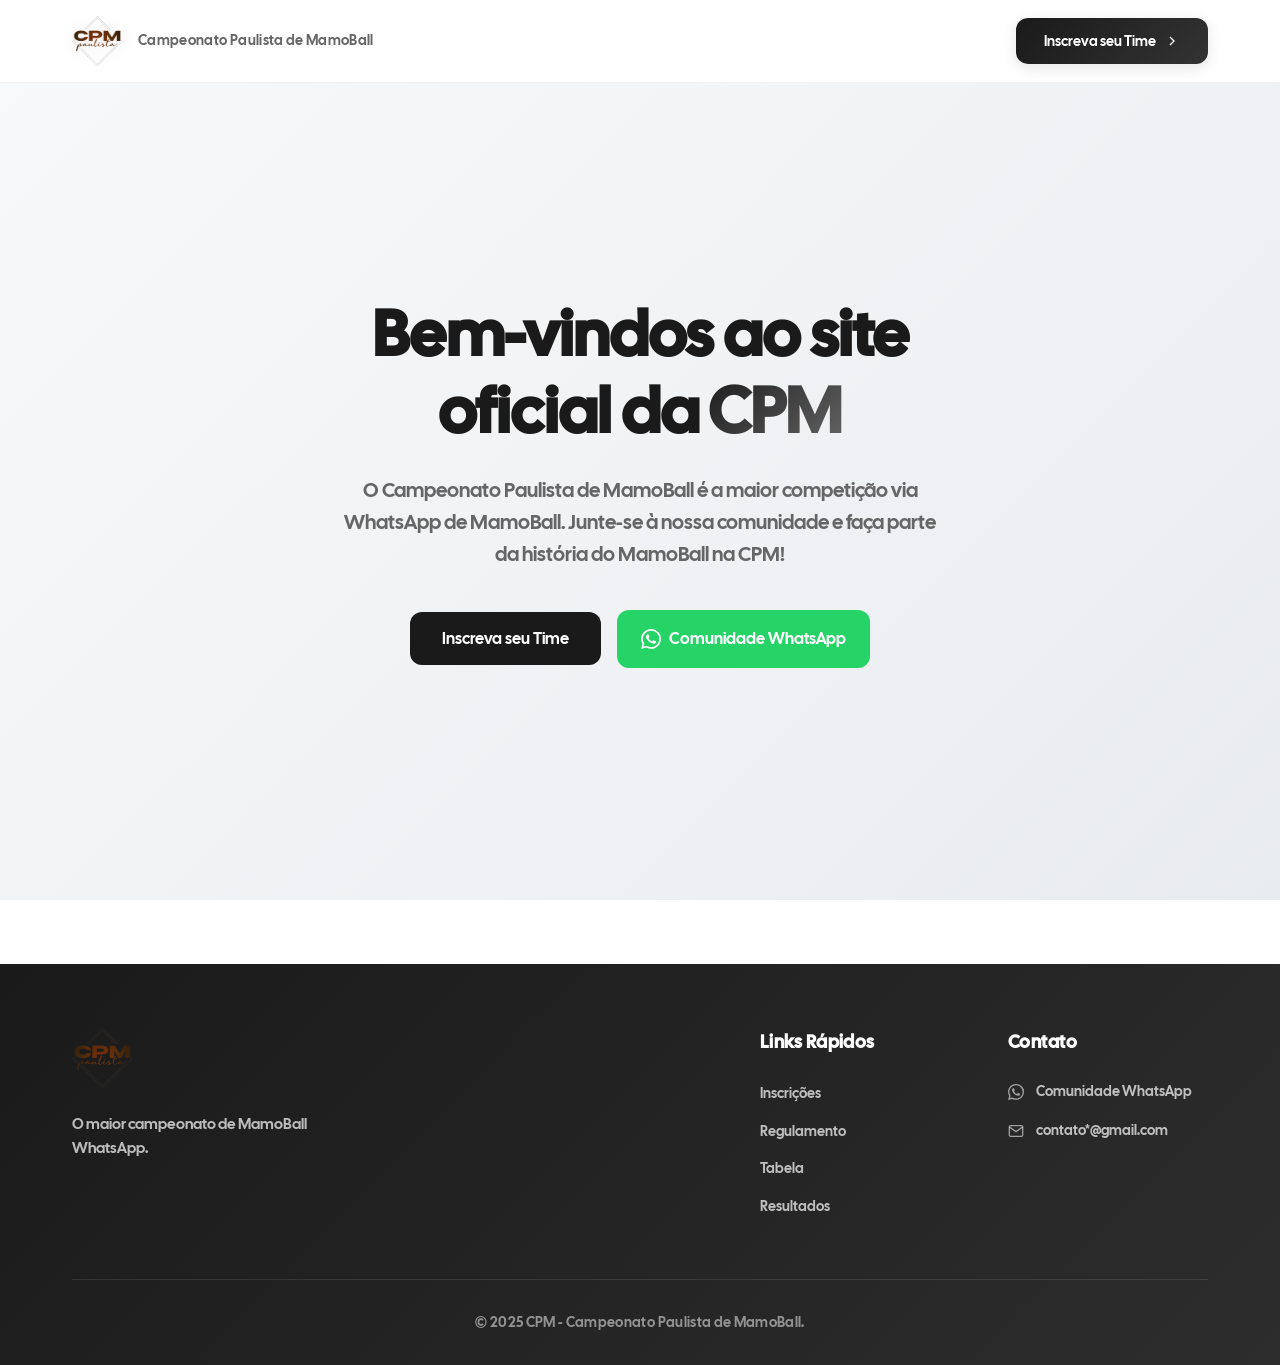
==== index.html @ 911e8891 "Add files via upload" ====
<html lang="pt-BR">
<head>
    <meta charset="UTF-8">
    <meta name="viewport" content="width=device-width, initial-scale=1.0">
    <title>CPM - Campeonato Paulista de MamoBall</title>
    <link href="https://fonts.googleapis.com/css2?family=Cal+Sans:wght@400;600&display=swap" rel="stylesheet">
    <link rel="stylesheet" href="styles.css">
</head>
<body>
    <header class="header">
        <div class="header-container">
            <div class="logo">
                <img src="cpm.png" alt="CPM - Campeonato Paulista de MamoBall" class="logo-image">
                <div class="logo-text">
                    <span class="logo-subtitle">Campeonato Paulista de MamoBall</span>
                </div>
            </div>
            <nav class="nav">
                <button class="inscription-btn">
                    <span>Inscreva seu Time</span>
                    <svg width="16" height="16" viewBox="0 0 24 24" fill="none" stroke="currentColor" stroke-width="2">
                        <path d="m9 18 6-6-6-6"/>
                    </svg>
                </button>
            </nav>
        </div>
    </header>

    <main>
        <section class="hero">
            <div class="hero-container">
                <div class="hero-content">
                    <h1 class="hero-title">
                        Bem-vindos ao site oficial da 
                        <span class="highlight">CPM</span>
                    </h1>
                    <p class="hero-description">
                        O Campeonato Paulista de MamoBall é a maior competição via WhatsApp de MamoBall. 
                        Junte-se à nossa comunidade e faça parte da história do MamoBall na CPM!
                    </p>
                    <div class="hero-buttons">
                        <button class="primary-btn">
                            Inscreva seu Time
                        </button>
                        <a href="#" class="whatsapp-btn">
                            <svg width="24" height="24" viewBox="0 0 24 24" fill="currentColor">
                                <path d="M17.472 14.382c-.297-.149-1.758-.867-2.03-.967-.273-.099-.471-.148-.67.15-.197.297-.767.966-.94 1.164-.173.199-.347.223-.644.075-.297-.15-1.255-.463-2.39-1.475-.883-.788-1.48-1.761-1.653-2.059-.173-.297-.018-.458.13-.606.134-.133.298-.347.446-.52.149-.174.198-.298.298-.497.099-.198.05-.371-.025-.52-.075-.149-.669-1.612-.916-2.207-.242-.579-.487-.5-.669-.51-.173-.008-.371-.01-.57-.01-.198 0-.52.074-.792.372-.272.297-1.04 1.016-1.04 2.479 0 1.462 1.065 2.875 1.213 3.074.149.198 2.096 3.2 5.077 4.487.709.306 1.262.489 1.694.625.712.227 1.36.195 1.871.118.571-.085 1.758-.719 2.006-1.413.248-.694.248-1.289.173-1.413-.074-.124-.272-.198-.57-.347m-5.421 7.403h-.004a9.87 9.87 0 01-5.031-1.378l-.361-.214-3.741.982.998-3.648-.235-.374a9.86 9.86 0 01-1.51-5.26c.001-5.45 4.436-9.884 9.888-9.884 2.64 0 5.122 1.03 6.988 2.898a9.825 9.825 0 012.893 6.994c-.003 5.45-4.437 9.884-9.885 9.884m8.413-18.297A11.815 11.815 0 0012.05 0C5.495 0 .16 5.335.157 11.892c0 2.096.547 4.142 1.588 5.945L.057 24l6.305-1.654a11.882 11.882 0 005.683 1.448h.005c6.554 0 11.890-5.335 11.893-11.893A11.821 11.821 0 0020.885 3.488"/>
                            </svg>
                            Comunidade WhatsApp
                        </a>
                    </div>
                </div>
            </div>
        </section>
    </main>

    <footer class="footer">
        <div class="footer-container">
            <div class="footer-content">
                <div class="footer-section">
                    <img src="cpm.png" alt="CPM" class="footer-logo">
                    <p class="footer-description">
                        O maior campeonato de MamoBall WhatsApp.
                    </p>
                </div>
                
                <div class="footer-section">
                    <h3>Links Rápidos</h3>
                    <ul class="footer-links">
                        <li><a href="#inscrições">Inscrições</a></li>
                        <li><a href="#regulamento">Regulamento</a></li>
                        <li><a href="#tabela">Tabela</a></li>
                        <li><a href="#resultados">Resultados</a></li>
                    </ul>
                </div>
                
                <div class="footer-section">
                    <h3>Contato</h3>
                    <ul class="footer-contact">
                        <li>
                            <svg width="16" height="16" viewBox="0 0 24 24" fill="currentColor">
                                <path d="M17.472 14.382c-.297-.149-1.758-.867-2.03-.967-.273-.099-.471-.148-.67.15-.197.297-.767.966-.94 1.164-.173.199-.347.223-.644.075-.297-.15-1.255-.463-2.39-1.475-.883-.788-1.48-1.761-1.653-2.059-.173-.297-.018-.458.13-.606.134-.133.298-.347.446-.52.149-.174.198-.298.298-.497.099-.198.05-.371-.025-.52-.075-.149-.669-1.612-.916-2.207-.242-.579-.487-.5-.669-.51-.173-.008-.371-.01-.57-.01-.198 0-.52.074-.792.372-.272.297-1.04 1.016-1.04 2.479 0 1.462 1.065 2.875 1.213 3.074.149.198 2.096 3.2 5.077 4.487.709.306 1.262.489 1.694.625.712.227 1.36.195 1.871.118.571-.085 1.758-.719 2.006-1.413.248-.694.248-1.289.173-1.413-.074-.124-.272-.198-.57-.347m-5.421 7.403h-.004a9.87 9.87 0 01-5.031-1.378l-.361-.214-3.741.982.998-3.648-.235-.374a9.86 9.86 0 01-1.51-5.26c.001-5.45 4.436-9.884 9.888-9.884 2.64 0 5.122 1.03 6.988 2.898a9.825 9.825 0 012.893 6.994c-.003 5.45-4.437 9.884-9.885 9.884m8.413-18.297A11.815 11.815 0 0012.05 0C5.495 0 .16 5.335.157 11.892c0 2.096.547 4.142 1.588 5.945L.057 24l6.305-1.654a11.882 11.882 0 005.683 1.448h.005c6.554 0 11.890-5.335 11.893-11.893A11.821 11.821 0 0020.885 3.488"/>
                            </svg>
                            <span>Comunidade WhatsApp</span>
                        </li>
                        <li>
                            <svg width="16" height="16" viewBox="0 0 24 24" fill="none" stroke="currentColor" stroke-width="2">
                                <path d="M4 4h16c1.1 0 2 .9 2 2v12c0 1.1-.9 2-2 2H4c-1.1 0-2-.9-2-2V6c0-1.1.9-2 2-2z"/>
                                <polyline points="22,6 12,13 2,6"/>
                            </svg>
                            <span>contato*@gmail.com</span>
                        </li>
                    </ul>
                </div>
            </div>
            
            <div class="footer-bottom">
                <p>&copy; 2025 CPM - Campeonato Paulista de MamoBall.</p>
            </div>
        </div>
    </footer>

    <script src="script.js"></script>
</body>
</html>
---- styles.css ----
* {
    margin: 0;
    padding: 0;
    box-sizing: border-box;
}

body {
    font-family: 'Cal Sans', -apple-system, BlinkMacSystemFont, 'Segoe UI', Roboto, sans-serif;
    line-height: 1.6;
    color: #1a1a1a;
    overflow-x: hidden;
}

/* Header Styles */
.header {
    position: fixed;
    top: 0;
    left: 0;
    right: 0;
    z-index: 1000;
    background: rgba(255, 255, 255, 0.98);
    backdrop-filter: blur(20px);
    -webkit-backdrop-filter: blur(20px);
    border-bottom: 1px solid rgba(0, 0, 0, 0.05);
    transition: all 0.4s cubic-bezier(0.4, 0, 0.2, 1);
    box-shadow: 0 1px 0 rgba(255, 255, 255, 0.1);
}

.header.scrolled {
    background: transparent;
    border-bottom: none;
    backdrop-filter: none;
    -webkit-backdrop-filter: none;
    box-shadow: none;
}

.header-container {
    max-width: 1200px;
    margin: 0 auto;
    padding: 1rem 2rem;
    display: flex;
    align-items: center;
    justify-content: space-between;
    min-height: 80px;
    transition: all 0.6s cubic-bezier(0.4, 0, 0.2, 1);
}

.header.scrolled .header-container {
    justify-content: center;
    padding: 0.75rem 2rem;
    min-height: 70px;
}

.logo {
    display: flex;
    align-items: center;
    gap: 1rem;
    transition: all 0.6s cubic-bezier(0.4, 0, 0.2, 1);
}

.header.scrolled .logo {
    transform: scale(1.1);
    animation: logoFloat 3s ease-in-out infinite;
}

@keyframes logoFloat {
    0%, 100% {
        transform: scale(1.1) translateY(0px);
    }
    50% {
        transform: scale(1.1) translateY(-3px);
    }
}

.logo-image {
    height: 50px;
    width: auto;
    object-fit: contain;
    transition: all 0.6s cubic-bezier(0.4, 0, 0.2, 1);
    filter: drop-shadow(0 2px 8px rgba(0, 0, 0, 0.1));
}

.header.scrolled .logo-image {
    height: 55px;
    filter: drop-shadow(0 4px 12px rgba(0, 0, 0, 0.15));
}

.logo-text {
    display: flex;
    flex-direction: column;
}

.logo-subtitle {
    font-size: 0.85rem;
    color: #666;
    font-weight: 400;
    letter-spacing: 0.025em;
    transition: all 0.3s ease;
}

.header.scrolled .logo-subtitle {
    font-size: 0.8rem;
    opacity: 0.8;
}

.inscription-btn {
    background: linear-gradient(135deg, #1a1a1a 0%, #333 100%);
    color: white;
    border: none;
    padding: 0.875rem 1.75rem;
    border-radius: 12px;
    font-family: inherit;
    font-weight: 500;
    cursor: pointer;
    transition: all 0.6s cubic-bezier(0.4, 0, 0.2, 1);
    font-size: 0.9rem;
    display: inline-flex;
    align-items: center;
    gap: 0.5rem;
    position: relative;
    overflow: hidden;
    box-shadow: 0 4px 15px rgba(0, 0, 0, 0.1);
}

.header.scrolled .inscription-btn {
    opacity: 0;
    pointer-events: none;
    transform: translateX(20px);
}

.inscription-btn::before {
    content: '';
    position: absolute;
    top: 0;
    left: -100%;
    width: 100%;
    height: 100%;
    background: linear-gradient(90deg, transparent, rgba(255, 255, 255, 0.2), transparent);
    transition: left 0.5s;
}

.inscription-btn:hover::before {
    left: 100%;
}

.inscription-btn:hover {
    transform: translateY(-2px);
    box-shadow: 0 8px 25px rgba(0, 0, 0, 0.2);
}

.inscription-btn svg {
    transition: transform 0.3s ease;
}

.inscription-btn:hover svg {
    transform: translateX(2px);
}

/* Hero Section */
.hero {
    min-height: 100vh;
    display: flex;
    align-items: center;
    justify-content: center;
    padding: 8rem 0 4rem;
    background: linear-gradient(135deg, #f8f9fa 0%, #e9ecef 100%);
}

.hero-container {
    max-width: 1200px;
    margin: 0 auto;
    padding: 0 2rem;
}

.hero-content {
    max-width: 600px;
    text-align: center;
    margin: 0 auto;
}

.hero-title {
    font-size: clamp(2.5rem, 5vw, 4rem);
    font-weight: 600;
    margin-bottom: 1.5rem;
    line-height: 1.2;
    color: #1a1a1a;
}

.highlight {
    background: linear-gradient(135deg, #1a1a1a 0%, #666 100%);
    background-clip: text;
    -webkit-background-clip: text;
    -webkit-text-fill-color: transparent;
    position: relative;
}

.hero-description {
    font-size: 1.25rem;
    color: #666;
    margin-bottom: 2.5rem;
    line-height: 1.6;
}

.hero-buttons {
    display: flex;
    gap: 1rem;
    align-items: center;
    justify-content: center;
    flex-wrap: wrap;
}

.primary-btn {
    background: #1a1a1a;
    color: white;
    border: none;
    padding: 1rem 2rem;
    border-radius: 12px;
    font-family: inherit;
    font-weight: 500;
    font-size: 1rem;
    cursor: pointer;
    transition: all 0.3s ease;
    text-decoration: none;
    display: inline-block;
}

.primary-btn:hover {
    background: #333;
    transform: translateY(-2px);
    box-shadow: 0 8px 25px rgba(26, 26, 26, 0.2);
}

.whatsapp-btn {
    display: inline-flex;
    align-items: center;
    gap: 0.5rem;
    padding: 1rem 1.5rem;
    background: #25D366;
    color: white;
    text-decoration: none;
    border-radius: 12px;
    font-weight: 500;
    font-size: 1rem;
    transition: all 0.3s ease;
}

.whatsapp-btn:hover {
    background: #20ba5a;
    transform: translateY(-2px);
    box-shadow: 0 8px 25px rgba(37, 211, 102, 0.3);
}

.whatsapp-btn svg {
    width: 20px;
    height: 20px;
}

/* Footer Styles */
.footer {
    background: linear-gradient(135deg, #1a1a1a 0%, #2d2d2d 100%);
    color: white;
    padding: 4rem 0 2rem;
    margin-top: 4rem;
}

.footer-container {
    max-width: 1200px;
    margin: 0 auto;
    padding: 0 2rem;
}

.footer-content {
    display: grid;
    grid-template-columns: 1fr 200px 200px;
    gap: 3rem;
    margin-bottom: 3rem;
}

.footer-section h3 {
    font-size: 1.1rem;
    font-weight: 600;
    margin-bottom: 1.5rem;
    color: white;
    letter-spacing: 0.025em;
}

.footer-logo {
    height: 60px;
    width: auto;
    margin-bottom: 1.5rem;
    opacity: 0.9;
}

.footer-description {
    color: rgba(255, 255, 255, 0.7);
    line-height: 1.6;
    font-size: 0.95rem;
    max-width: 300px;
}

.footer-links {
    list-style: none;
}

.footer-links li {
    margin-bottom: 0.75rem;
}

.footer-links a {
    color: rgba(255, 255, 255, 0.7);
    text-decoration: none;
    font-size: 0.9rem;
    transition: all 0.3s ease;
    display: inline-block;
}

.footer-links a:hover {
    color: white;
    transform: translateX(4px);
}

.footer-contact {
    list-style: none;
}

.footer-contact li {
    display: flex;
    align-items: center;
    gap: 0.75rem;
    margin-bottom: 1rem;
    color: rgba(255, 255, 255, 0.7);
    font-size: 0.9rem;
    transition: all 0.3s ease;
    cursor: pointer;
}

.footer-contact li:hover {
    color: white;
    transform: translateX(4px);
}

.footer-contact svg {
    opacity: 0.8;
    flex-shrink: 0;
}

.footer-bottom {
    padding-top: 2rem;
    border-top: 1px solid rgba(255, 255, 255, 0.1);
    text-align: center;
}

.footer-bottom p {
    color: rgba(255, 255, 255, 0.5);
    font-size: 0.85rem;
    letter-spacing: 0.025em;
}

/* Responsive Design */
@media (max-width: 768px) {
    .header-container {
        padding: 1rem;
        min-height: 70px;
    }
    
    .logo {
        gap: 0.75rem;
    }
    
    .logo-image {
        height: 40px;
    }
    
    .header.scrolled .logo-image {
        height: 35px;
    }
    
    .logo-subtitle {
        font-size: 0.75rem;
    }
    
    .header.scrolled .logo-subtitle {
        font-size: 0.7rem;
    }
    
    .inscription-btn {
        padding: 0.75rem 1.25rem;
        font-size: 0.8rem;
    }
    
    .hero {
        padding: 6rem 0 4rem;
    }
    
    .hero-container {
        padding: 0 1rem;
    }
    
    .hero-buttons {
        flex-direction: column;
        gap: 0.75rem;
    }
    
    .primary-btn,
    .whatsapp-btn {
        width: 100%;
        max-width: 300px;
        justify-content: center;
    }
    
    .footer-content {
        grid-template-columns: 1fr;
        gap: 2rem;
        text-align: center;
    }
    
    .footer-description {
        max-width: none;
    }
    
    .footer-contact li {
        justify-content: center;
    }
    
    .header.scrolled .header-container {
        padding: 0.5rem 1rem;
        min-height: 60px;
    }
    
    .header.scrolled .logo-image {
        height: 45px;
    }
}

@media (max-width: 480px) {
    .logo-text {
        display: none;
    }
    
    .logo-image {
        height: 35px;
    }
    
    .header.scrolled .logo-image {
        height: 40px;
    }
    
    .inscription-btn span {
        display: none;
    }
    
    .inscription-btn {
        padding: 0.75rem;
        width: 40px;
        height: 40px;
        justify-content: center;
    }
    
    .hero-description {
        font-size: 1.125rem;
    }
}
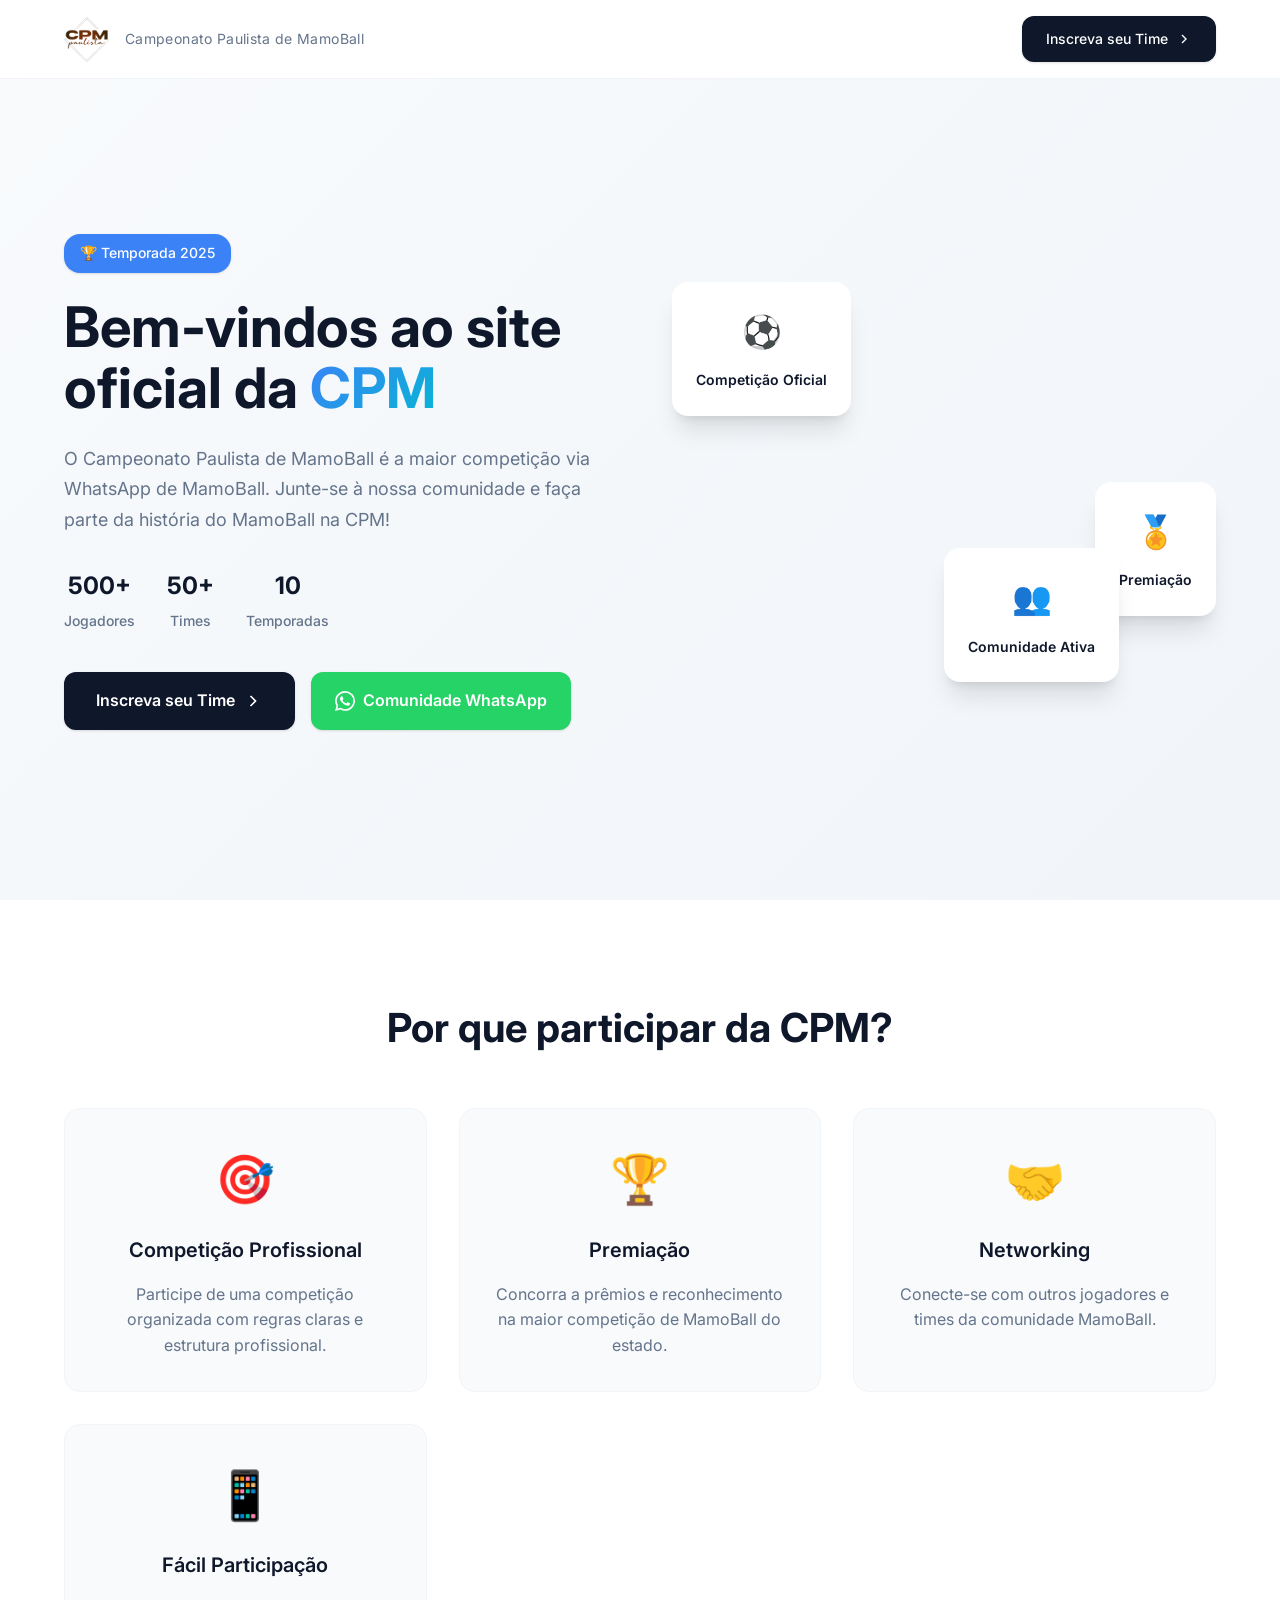
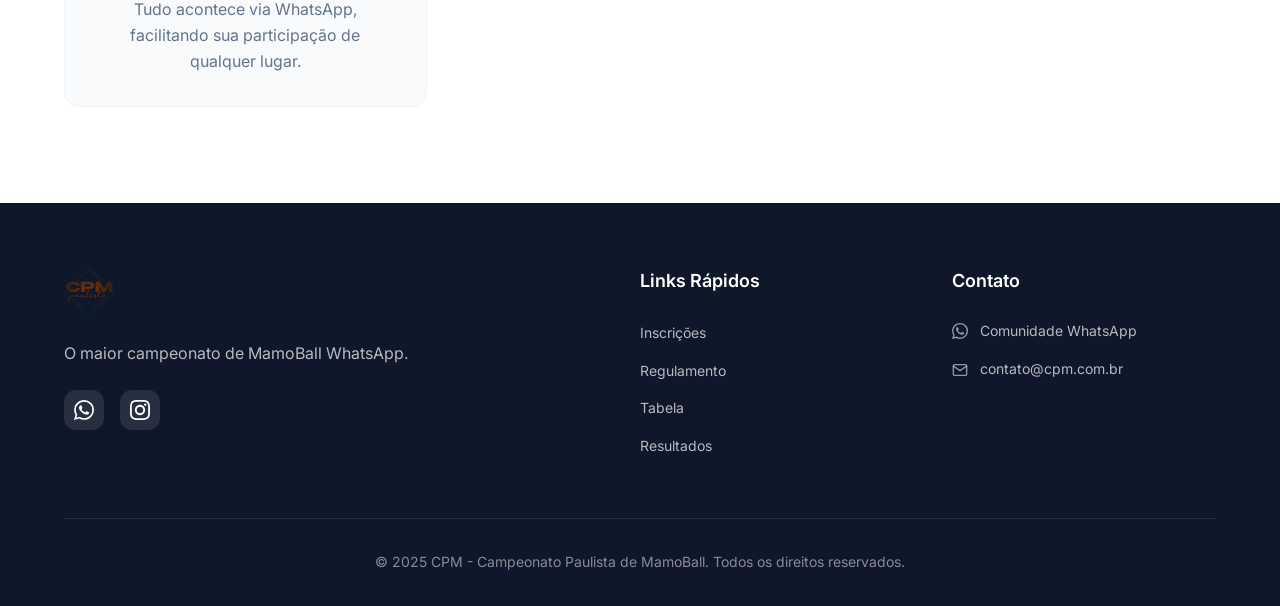
==== commit 81b35bc5: "Refactor site with modern design, improved inscription form, and responsive layout Co-authored-by: e" ====
--- a/index.html
+++ b/index.html
@@ -1,9 +1,10 @@
+<!DOCTYPE html>
 <html lang="pt-BR">
 <head>
     <meta charset="UTF-8">
     <meta name="viewport" content="width=device-width, initial-scale=1.0">
     <title>CPM - Campeonato Paulista de MamoBall</title>
-    <link href="https://fonts.googleapis.com/css2?family=Cal+Sans:wght@400;600&display=swap" rel="stylesheet">
+    <link href="https://fonts.googleapis.com/css2?family=Inter:wght@300;400;500;600;700&display=swap" rel="stylesheet">
     <link rel="stylesheet" href="styles.css">
 </head>
 <body>
@@ -16,12 +17,12 @@
                 </div>
             </div>
             <nav class="nav">
-                <button class="inscription-btn">
+                <a href="inscricao.html" class="inscription-btn">
                     <span>Inscreva seu Time</span>
                     <svg width="16" height="16" viewBox="0 0 24 24" fill="none" stroke="currentColor" stroke-width="2">
                         <path d="m9 18 6-6-6-6"/>
                     </svg>
-                </button>
+                </a>
             </nav>
         </div>
     </header>
@@ -30,6 +31,9 @@
         <section class="hero">
             <div class="hero-container">
                 <div class="hero-content">
+                    <div class="hero-badge">
+                        <span>🏆 Temporada 2025</span>
+                    </div>
                     <h1 class="hero-title">
                         Bem-vindos ao site oficial da 
                         <span class="highlight">CPM</span>
@@ -38,16 +42,75 @@
                         O Campeonato Paulista de MamoBall é a maior competição via WhatsApp de MamoBall. 
                         Junte-se à nossa comunidade e faça parte da história do MamoBall na CPM!
                     </p>
+                    <div class="hero-stats">
+                        <div class="stat">
+                            <span class="stat-number">500+</span>
+                            <span class="stat-label">Jogadores</span>
+                        </div>
+                        <div class="stat">
+                            <span class="stat-number">50+</span>
+                            <span class="stat-label">Times</span>
+                        </div>
+                        <div class="stat">
+                            <span class="stat-number">10</span>
+                            <span class="stat-label">Temporadas</span>
+                        </div>
+                    </div>
                     <div class="hero-buttons">
-                        <button class="primary-btn">
-                            Inscreva seu Time
-                        </button>
+                        <a href="inscricao.html" class="primary-btn">
+                            <span>Inscreva seu Time</span>
+                            <svg width="20" height="20" viewBox="0 0 24 24" fill="none" stroke="currentColor" stroke-width="2">
+                                <path d="m9 18 6-6-6-6"/>
+                            </svg>
+                        </a>
                         <a href="#" class="whatsapp-btn">
-                            <svg width="24" height="24" viewBox="0 0 24 24" fill="currentColor">
+                            <svg width="20" height="20" viewBox="0 0 24 24" fill="currentColor">
                                 <path d="M17.472 14.382c-.297-.149-1.758-.867-2.03-.967-.273-.099-.471-.148-.67.15-.197.297-.767.966-.94 1.164-.173.199-.347.223-.644.075-.297-.15-1.255-.463-2.39-1.475-.883-.788-1.48-1.761-1.653-2.059-.173-.297-.018-.458.13-.606.134-.133.298-.347.446-.52.149-.174.198-.298.298-.497.099-.198.05-.371-.025-.52-.075-.149-.669-1.612-.916-2.207-.242-.579-.487-.5-.669-.51-.173-.008-.371-.01-.57-.01-.198 0-.52.074-.792.372-.272.297-1.04 1.016-1.04 2.479 0 1.462 1.065 2.875 1.213 3.074.149.198 2.096 3.2 5.077 4.487.709.306 1.262.489 1.694.625.712.227 1.36.195 1.871.118.571-.085 1.758-.719 2.006-1.413.248-.694.248-1.289.173-1.413-.074-.124-.272-.198-.57-.347m-5.421 7.403h-.004a9.87 9.87 0 01-5.031-1.378l-.361-.214-3.741.982.998-3.648-.235-.374a9.86 9.86 0 01-1.51-5.26c.001-5.45 4.436-9.884 9.888-9.884 2.64 0 5.122 1.03 6.988 2.898a9.825 9.825 0 012.893 6.994c-.003 5.45-4.437 9.884-9.885 9.884m8.413-18.297A11.815 11.815 0 0012.05 0C5.495 0 .16 5.335.157 11.892c0 2.096.547 4.142 1.588 5.945L.057 24l6.305-1.654a11.882 11.882 0 005.683 1.448h.005c6.554 0 11.890-5.335 11.893-11.893A11.821 11.821 0 0020.885 3.488"/>
                             </svg>
-                            Comunidade WhatsApp
+                            <span>Comunidade WhatsApp</span>
                         </a>
+                    </div>
+                </div>
+                <div class="hero-visual">
+                    <div class="floating-card card-1">
+                        <div class="card-icon">⚽</div>
+                        <div class="card-text">Competição Oficial</div>
+                    </div>
+                    <div class="floating-card card-2">
+                        <div class="card-icon">🏅</div>
+                        <div class="card-text">Premiação</div>
+                    </div>
+                    <div class="floating-card card-3">
+                        <div class="card-icon">👥</div>
+                        <div class="card-text">Comunidade Ativa</div>
+                    </div>
+                </div>
+            </div>
+        </section>
+
+        <section class="features">
+            <div class="container">
+                <h2 class="section-title">Por que participar da CPM?</h2>
+                <div class="features-grid">
+                    <div class="feature-card">
+                        <div class="feature-icon">🎯</div>
+                        <h3>Competição Profissional</h3>
+                        <p>Participe de uma competição organizada com regras claras e estrutura profissional.</p>
+                    </div>
+                    <div class="feature-card">
+                        <div class="feature-icon">🏆</div>
+                        <h3>Premiação</h3>
+                        <p>Concorra a prêmios e reconhecimento na maior competição de MamoBall do estado.</p>
+                    </div>
+                    <div class="feature-card">
+                        <div class="feature-icon">🤝</div>
+                        <h3>Networking</h3>
+                        <p>Conecte-se com outros jogadores e times da comunidade MamoBall.</p>
+                    </div>
+                    <div class="feature-card">
+                        <div class="feature-icon">📱</div>
+                        <h3>Fácil Participação</h3>
+                        <p>Tudo acontece via WhatsApp, facilitando sua participação de qualquer lugar.</p>
                     </div>
                 </div>
             </div>
@@ -62,12 +125,24 @@
                     <p class="footer-description">
                         O maior campeonato de MamoBall WhatsApp.
                     </p>
+                    <div class="social-links">
+                        <a href="#" class="social-link" aria-label="WhatsApp">
+                            <svg width="20" height="20" viewBox="0 0 24 24" fill="currentColor">
+                                <path d="M17.472 14.382c-.297-.149-1.758-.867-2.03-.967-.273-.099-.471-.148-.67.15-.197.297-.767.966-.94 1.164-.173.199-.347.223-.644.075-.297-.15-1.255-.463-2.39-1.475-.883-.788-1.48-1.761-1.653-2.059-.173-.297-.018-.458.13-.606.134-.133.298-.347.446-.52.149-.174.198-.298.298-.497.099-.198.05-.371-.025-.52-.075-.149-.669-1.612-.916-2.207-.242-.579-.487-.5-.669-.51-.173-.008-.371-.01-.57-.01-.198 0-.52.074-.792.372-.272.297-1.04 1.016-1.04 2.479 0 1.462 1.065 2.875 1.213 3.074.149.198 2.096 3.2 5.077 4.487.709.306 1.262.489 1.694.625.712.227 1.36.195 1.871.118.571-.085 1.758-.719 2.006-1.413.248-.694.248-1.289.173-1.413-.074-.124-.272-.198-.57-.347m-5.421 7.403h-.004a9.87 9.87 0 01-5.031-1.378l-.361-.214-3.741.982.998-3.648-.235-.374a9.86 9.86 0 01-1.51-5.26c.001-5.45 4.436-9.884 9.888-9.884 2.64 0 5.122 1.03 6.988 2.898a9.825 9.825 0 012.893 6.994c-.003 5.45-4.437 9.884-9.885 9.884m8.413-18.297A11.815 11.815 0 0012.05 0C5.495 0 .16 5.335.157 11.892c0 2.096.547 4.142 1.588 5.945L.057 24l6.305-1.654a11.882 11.882 0 005.683 1.448h.005c6.554 0 11.890-5.335 11.893-11.893A11.821 11.821 0 0020.885 3.488"/>
+                            </svg>
+                        </a>
+                        <a href="#" class="social-link" aria-label="Instagram">
+                            <svg width="20" height="20" viewBox="0 0 24 24" fill="currentColor">
+                                <path d="M12 2.163c3.204 0 3.584.012 4.85.07 3.252.148 4.771 1.691 4.919 4.919.058 1.265.069 1.645.069 4.849 0 3.205-.012 3.584-.069 4.849-.149 3.225-1.664 4.771-4.919 4.919-1.266.058-1.644.07-4.85.07-3.204 0-3.584-.012-4.849-.07-3.26-.149-4.771-1.699-4.919-4.92-.058-1.265-.07-1.644-.07-4.849 0-3.204.013-3.583.07-4.849.149-3.227 1.664-4.771 4.919-4.919 1.266-.057 1.645-.069 4.849-.069zm0-2.163c-3.259 0-3.667.014-4.947.072-4.358.2-6.78 2.618-6.98 6.98-.059 1.281-.073 1.689-.073 4.948 0 3.259.014 3.668.072 4.948.2 4.358 2.618 6.78 6.98 6.98 1.281.058 1.689.072 4.948.072 3.259 0 3.668-.014 4.948-.072 4.354-.2 6.782-2.618 6.979-6.98.059-1.28.073-1.689.073-4.948 0-3.259-.014-3.667-.072-4.947-.196-4.354-2.617-6.78-6.979-6.98-1.281-.059-1.69-.073-4.949-.073zm0 5.838c-3.403 0-6.162 2.759-6.162 6.162s2.759 6.163 6.162 6.163 6.162-2.759 6.162-6.163c0-3.403-2.759-6.162-6.162-6.162zm0 10.162c-2.209 0-4-1.79-4-4 0-2.209 1.791-4 4-4s4 1.791 4 4c0 2.21-1.791 4-4 4zm6.406-11.845c-.796 0-1.441.645-1.441 1.44s.645 1.44 1.441 1.44c.795 0 1.439-.645 1.439-1.44s-.644-1.44-1.439-1.44z"/>
+                            </svg>
+                        </a>
+                    </div>
                 </div>
                 
                 <div class="footer-section">
                     <h3>Links Rápidos</h3>
                     <ul class="footer-links">
-                        <li><a href="#inscrições">Inscrições</a></li>
+                        <li><a href="inscricao.html">Inscrições</a></li>
                         <li><a href="#regulamento">Regulamento</a></li>
                         <li><a href="#tabela">Tabela</a></li>
                         <li><a href="#resultados">Resultados</a></li>
@@ -88,14 +163,14 @@
                                 <path d="M4 4h16c1.1 0 2 .9 2 2v12c0 1.1-.9 2-2 2H4c-1.1 0-2-.9-2-2V6c0-1.1.9-2 2-2z"/>
                                 <polyline points="22,6 12,13 2,6"/>
                             </svg>
-                            <span>contato*@gmail.com</span>
+                            <span>contato@cpm.com.br</span>
                         </li>
                     </ul>
                 </div>
             </div>
             
             <div class="footer-bottom">
-                <p>&copy; 2025 CPM - Campeonato Paulista de MamoBall.</p>
+                <p>&copy; 2025 CPM - Campeonato Paulista de MamoBall. Todos os direitos reservados.</p>
             </div>
         </div>
     </footer>
--- a/styles.css
+++ b/styles.css
@@ -1,53 +1,72 @@
+/* Reset e configurações base */
 * {
     margin: 0;
     padding: 0;
     box-sizing: border-box;
 }
 
+:root {
+    --primary: #0f172a;
+    --primary-light: #1e293b;
+    --secondary: #3b82f6;
+    --accent: #06b6d4;
+    --success: #10b981;
+    --warning: #f59e0b;
+    --danger: #ef4444;
+    --text-primary: #0f172a;
+    --text-secondary: #64748b;
+    --text-muted: #94a3b8;
+    --bg-primary: #ffffff;
+    --bg-secondary: #f8fafc;
+    --bg-tertiary: #f1f5f9;
+    --border: #e2e8f0;
+    --border-light: #f1f5f9;
+    --shadow-sm: 0 1px 2px 0 rgb(0 0 0 / 0.05);
+    --shadow: 0 1px 3px 0 rgb(0 0 0 / 0.1), 0 1px 2px -1px rgb(0 0 0 / 0.1);
+    --shadow-md: 0 4px 6px -1px rgb(0 0 0 / 0.1), 0 2px 4px -2px rgb(0 0 0 / 0.1);
+    --shadow-lg: 0 10px 15px -3px rgb(0 0 0 / 0.1), 0 4px 6px -4px rgb(0 0 0 / 0.1);
+    --shadow-xl: 0 20px 25px -5px rgb(0 0 0 / 0.1), 0 8px 10px -6px rgb(0 0 0 / 0.1);
+    --radius: 12px;
+    --radius-sm: 8px;
+    --radius-lg: 16px;
+}
+
 body {
-    font-family: 'Cal Sans', -apple-system, BlinkMacSystemFont, 'Segoe UI', Roboto, sans-serif;
+    font-family: 'Inter', -apple-system, BlinkMacSystemFont, 'Segoe UI', Roboto, sans-serif;
     line-height: 1.6;
-    color: #1a1a1a;
+    color: var(--text-primary);
+    background: var(--bg-primary);
     overflow-x: hidden;
 }
 
-/* Header Styles */
+/* Container */
+.container {
+    max-width: 1200px;
+    margin: 0 auto;
+    padding: 0 1.5rem;
+}
+
+/* Header */
 .header {
     position: fixed;
     top: 0;
     left: 0;
     right: 0;
     z-index: 1000;
-    background: rgba(255, 255, 255, 0.98);
+    background: rgba(255, 255, 255, 0.95);
     backdrop-filter: blur(20px);
     -webkit-backdrop-filter: blur(20px);
-    border-bottom: 1px solid rgba(0, 0, 0, 0.05);
-    transition: all 0.4s cubic-bezier(0.4, 0, 0.2, 1);
-    box-shadow: 0 1px 0 rgba(255, 255, 255, 0.1);
-}
-
-.header.scrolled {
-    background: transparent;
-    border-bottom: none;
-    backdrop-filter: none;
-    -webkit-backdrop-filter: none;
-    box-shadow: none;
+    border-bottom: 1px solid var(--border-light);
+    transition: all 0.3s ease;
 }
 
 .header-container {
     max-width: 1200px;
     margin: 0 auto;
-    padding: 1rem 2rem;
+    padding: 1rem 1.5rem;
     display: flex;
     align-items: center;
     justify-content: space-between;
-    min-height: 80px;
-    transition: all 0.6s cubic-bezier(0.4, 0, 0.2, 1);
-}
-
-.header.scrolled .header-container {
-    justify-content: center;
-    padding: 0.75rem 2rem;
     min-height: 70px;
 }
 
@@ -55,34 +74,14 @@
     display: flex;
     align-items: center;
     gap: 1rem;
-    transition: all 0.6s cubic-bezier(0.4, 0, 0.2, 1);
-}
-
-.header.scrolled .logo {
-    transform: scale(1.1);
-    animation: logoFloat 3s ease-in-out infinite;
-}
-
-@keyframes logoFloat {
-    0%, 100% {
-        transform: scale(1.1) translateY(0px);
-    }
-    50% {
-        transform: scale(1.1) translateY(-3px);
-    }
+    transition: all 0.3s ease;
 }
 
 .logo-image {
-    height: 50px;
+    height: 45px;
     width: auto;
     object-fit: contain;
-    transition: all 0.6s cubic-bezier(0.4, 0, 0.2, 1);
-    filter: drop-shadow(0 2px 8px rgba(0, 0, 0, 0.1));
-}
-
-.header.scrolled .logo-image {
-    height: 55px;
-    filter: drop-shadow(0 4px 12px rgba(0, 0, 0, 0.15));
+    filter: drop-shadow(var(--shadow-sm));
 }
 
 .logo-text {
@@ -91,61 +90,34 @@
 }
 
 .logo-subtitle {
-    font-size: 0.85rem;
-    color: #666;
+    font-size: 0.875rem;
+    color: var(--text-secondary);
     font-weight: 400;
     letter-spacing: 0.025em;
-    transition: all 0.3s ease;
-}
-
-.header.scrolled .logo-subtitle {
-    font-size: 0.8rem;
-    opacity: 0.8;
 }
 
 .inscription-btn {
-    background: linear-gradient(135deg, #1a1a1a 0%, #333 100%);
+    background: var(--primary);
     color: white;
     border: none;
-    padding: 0.875rem 1.75rem;
-    border-radius: 12px;
+    padding: 0.75rem 1.5rem;
+    border-radius: var(--radius);
     font-family: inherit;
     font-weight: 500;
+    font-size: 0.875rem;
     cursor: pointer;
-    transition: all 0.6s cubic-bezier(0.4, 0, 0.2, 1);
-    font-size: 0.9rem;
+    transition: all 0.3s ease;
+    text-decoration: none;
     display: inline-flex;
     align-items: center;
     gap: 0.5rem;
-    position: relative;
-    overflow: hidden;
-    box-shadow: 0 4px 15px rgba(0, 0, 0, 0.1);
-}
-
-.header.scrolled .inscription-btn {
-    opacity: 0;
-    pointer-events: none;
-    transform: translateX(20px);
-}
-
-.inscription-btn::before {
-    content: '';
-    position: absolute;
-    top: 0;
-    left: -100%;
-    width: 100%;
-    height: 100%;
-    background: linear-gradient(90deg, transparent, rgba(255, 255, 255, 0.2), transparent);
-    transition: left 0.5s;
-}
-
-.inscription-btn:hover::before {
-    left: 100%;
+    box-shadow: var(--shadow);
 }
 
 .inscription-btn:hover {
-    transform: translateY(-2px);
-    box-shadow: 0 8px 25px rgba(0, 0, 0, 0.2);
+    background: var(--primary-light);
+    transform: translateY(-1px);
+    box-shadow: var(--shadow-md);
 }
 
 .inscription-btn svg {
@@ -163,71 +135,116 @@
     align-items: center;
     justify-content: center;
     padding: 8rem 0 4rem;
-    background: linear-gradient(135deg, #f8f9fa 0%, #e9ecef 100%);
+    background: linear-gradient(135deg, var(--bg-secondary) 0%, var(--bg-tertiary) 100%);
+    position: relative;
+    overflow: hidden;
 }
 
 .hero-container {
     max-width: 1200px;
     margin: 0 auto;
-    padding: 0 2rem;
+    padding: 0 1.5rem;
+    display: grid;
+    grid-template-columns: 1fr 1fr;
+    gap: 4rem;
+    align-items: center;
 }
 
 .hero-content {
     max-width: 600px;
-    text-align: center;
-    margin: 0 auto;
+}
+
+.hero-badge {
+    display: inline-flex;
+    align-items: center;
+    gap: 0.5rem;
+    background: var(--secondary);
+    color: white;
+    padding: 0.5rem 1rem;
+    border-radius: var(--radius-lg);
+    font-size: 0.875rem;
+    font-weight: 500;
+    margin-bottom: 1.5rem;
+    box-shadow: var(--shadow);
 }
 
 .hero-title {
-    font-size: clamp(2.5rem, 5vw, 4rem);
-    font-weight: 600;
+    font-size: clamp(2.5rem, 5vw, 3.5rem);
+    font-weight: 700;
     margin-bottom: 1.5rem;
-    line-height: 1.2;
-    color: #1a1a1a;
+    line-height: 1.1;
+    color: var(--text-primary);
 }
 
 .highlight {
-    background: linear-gradient(135deg, #1a1a1a 0%, #666 100%);
+    background: linear-gradient(135deg, var(--secondary) 0%, var(--accent) 100%);
     background-clip: text;
     -webkit-background-clip: text;
     -webkit-text-fill-color: transparent;
-    position: relative;
 }
 
 .hero-description {
-    font-size: 1.25rem;
-    color: #666;
+    font-size: 1.125rem;
+    color: var(--text-secondary);
+    margin-bottom: 2rem;
+    line-height: 1.7;
+}
+
+.hero-stats {
+    display: flex;
+    gap: 2rem;
     margin-bottom: 2.5rem;
-    line-height: 1.6;
+}
+
+.stat {
+    display: flex;
+    flex-direction: column;
+    align-items: center;
+    text-align: center;
+}
+
+.stat-number {
+    font-size: 1.5rem;
+    font-weight: 700;
+    color: var(--primary);
+    margin-bottom: 0.25rem;
+}
+
+.stat-label {
+    font-size: 0.875rem;
+    color: var(--text-secondary);
+    font-weight: 500;
 }
 
 .hero-buttons {
     display: flex;
     gap: 1rem;
     align-items: center;
-    justify-content: center;
     flex-wrap: wrap;
 }
 
 .primary-btn {
-    background: #1a1a1a;
+    background: var(--primary);
     color: white;
     border: none;
     padding: 1rem 2rem;
-    border-radius: 12px;
+    border-radius: var(--radius);
     font-family: inherit;
-    font-weight: 500;
+    font-weight: 600;
     font-size: 1rem;
     cursor: pointer;
     transition: all 0.3s ease;
     text-decoration: none;
-    display: inline-block;
+    display: inline-flex;
+    align-items: center;
+    gap: 0.5rem;
+    box-shadow: var(--shadow);
 }
 
 .primary-btn:hover {
-    background: #333;
+    background: var(--primary-light);
     transform: translateY(-2px);
-    box-shadow: 0 8px 25px rgba(26, 26, 26, 0.2);
+    box-shadow: var(--shadow-lg);
 }
 
 .whatsapp-btn {
@@ -238,64 +255,199 @@
     background: #25D366;
     color: white;
     text-decoration: none;
-    border-radius: 12px;
-    font-weight: 500;
+    border-radius: var(--radius);
+    font-weight: 600;
     font-size: 1rem;
     transition: all 0.3s ease;
+    box-shadow: var(--shadow);
 }
 
 .whatsapp-btn:hover {
     background: #20ba5a;
     transform: translateY(-2px);
-    box-shadow: 0 8px 25px rgba(37, 211, 102, 0.3);
-}
-
-.whatsapp-btn svg {
-    width: 20px;
-    height: 20px;
-}
-
-/* Footer Styles */
+    box-shadow: var(--shadow-lg);
+}
+
+/* Hero Visual */
+.hero-visual {
+    position: relative;
+    height: 400px;
+    display: flex;
+    align-items: center;
+    justify-content: center;
+}
+
+.floating-card {
+    position: absolute;
+    background: white;
+    padding: 1.5rem;
+    border-radius: var(--radius-lg);
+    box-shadow: var(--shadow-xl);
+    display: flex;
+    flex-direction: column;
+    align-items: center;
+    gap: 0.75rem;
+    transition: all 0.3s ease;
+    animation: float 6s ease-in-out infinite;
+}
+
+.floating-card:hover {
+    transform: translateY(-5px);
+    box-shadow: var(--shadow-xl), 0 25px 50px -12px rgb(0 0 0 / 0.25);
+}
+
+.card-icon {
+    font-size: 2rem;
+}
+
+.card-text {
+    font-weight: 600;
+    color: var(--text-primary);
+    font-size: 0.875rem;
+}
+
+.card-1 {
+    top: 0;
+    left: 0;
+    animation-delay: 0s;
+}
+
+.card-2 {
+    top: 50%;
+    right: 0;
+    transform: translateY(-50%);
+    animation-delay: 2s;
+}
+
+.card-3 {
+    bottom: 0;
+    left: 50%;
+    transform: translateX(-50%);
+    animation-delay: 4s;
+}
+
+@keyframes float {
+    0%, 100% {
+        transform: translateY(0px);
+    }
+    50% {
+        transform: translateY(-10px);
+    }
+}
+
+/* Features Section */
+.features {
+    padding: 6rem 0;
+    background: var(--bg-primary);
+}
+
+.section-title {
+    font-size: 2.5rem;
+    font-weight: 700;
+    text-align: center;
+    margin-bottom: 3rem;
+    color: var(--text-primary);
+}
+
+.features-grid {
+    display: grid;
+    grid-template-columns: repeat(auto-fit, minmax(280px, 1fr));
+    gap: 2rem;
+}
+
+.feature-card {
+    background: var(--bg-secondary);
+    padding: 2rem;
+    border-radius: var(--radius-lg);
+    text-align: center;
+    transition: all 0.3s ease;
+    border: 1px solid var(--border-light);
+}
+
+.feature-card:hover {
+    transform: translateY(-5px);
+    box-shadow: var(--shadow-lg);
+    border-color: var(--border);
+}
+
+.feature-icon {
+    font-size: 3rem;
+    margin-bottom: 1rem;
+}
+
+.feature-card h3 {
+    font-size: 1.25rem;
+    font-weight: 600;
+    margin-bottom: 1rem;
+    color: var(--text-primary);
+}
+
+.feature-card p {
+    color: var(--text-secondary);
+    line-height: 1.6;
+}
+
+/* Footer */
 .footer {
-    background: linear-gradient(135deg, #1a1a1a 0%, #2d2d2d 100%);
+    background: var(--primary);
     color: white;
     padding: 4rem 0 2rem;
-    margin-top: 4rem;
 }
 
 .footer-container {
     max-width: 1200px;
     margin: 0 auto;
-    padding: 0 2rem;
+    padding: 0 1.5rem;
 }
 
 .footer-content {
     display: grid;
-    grid-template-columns: 1fr 200px 200px;
+    grid-template-columns: 2fr 1fr 1fr;
     gap: 3rem;
     margin-bottom: 3rem;
 }
 
 .footer-section h3 {
-    font-size: 1.1rem;
+    font-size: 1.125rem;
     font-weight: 600;
     margin-bottom: 1.5rem;
     color: white;
-    letter-spacing: 0.025em;
 }
 
 .footer-logo {
-    height: 60px;
+    height: 50px;
     width: auto;
-    margin-bottom: 1.5rem;
+    margin-bottom: 1rem;
     opacity: 0.9;
 }
 
 .footer-description {
     color: rgba(255, 255, 255, 0.7);
     line-height: 1.6;
-    font-size: 0.95rem;
-    max-width: 300px;
+    margin-bottom: 1.5rem;
+}
+
+.social-links {
+    display: flex;
+    gap: 1rem;
+}
+
+.social-link {
+    display: flex;
+    align-items: center;
+    justify-content: center;
+    width: 40px;
+    height: 40px;
+    background: rgba(255, 255, 255, 0.1);
+    border-radius: var(--radius);
+    color: white;
+    text-decoration: none;
+    transition: all 0.3s ease;
+}
+
+.social-link:hover {
+    background: var(--secondary);
+    transform: translateY(-2px);
 }
 
 .footer-links {
@@ -309,7 +461,7 @@
 .footer-links a {
     color: rgba(255, 255, 255, 0.7);
     text-decoration: none;
-    font-size: 0.9rem;
+    font-size: 0.875rem;
     transition: all 0.3s ease;
     display: inline-block;
 }
@@ -329,7 +481,7 @@
     gap: 0.75rem;
     margin-bottom: 1rem;
     color: rgba(255, 255, 255, 0.7);
-    font-size: 0.9rem;
+    font-size: 0.875rem;
     transition: all 0.3s ease;
     cursor: pointer;
 }
@@ -352,15 +504,38 @@
 
 .footer-bottom p {
     color: rgba(255, 255, 255, 0.5);
-    font-size: 0.85rem;
-    letter-spacing: 0.025em;
+    font-size: 0.875rem;
 }
 
 /* Responsive Design */
+@media (max-width: 1024px) {
+    .hero-container {
+        grid-template-columns: 1fr;
+        gap: 3rem;
+        text-align: center;
+    }
+    
+    .hero-visual {
+        height: 300px;
+    }
+    
+    .floating-card {
+        padding: 1rem;
+    }
+    
+    .card-icon {
+        font-size: 1.5rem;
+    }
+    
+    .card-text {
+        font-size: 0.75rem;
+    }
+}
+
 @media (max-width: 768px) {
     .header-container {
         padding: 1rem;
-        min-height: 70px;
+        min-height: 60px;
     }
     
     .logo {
@@ -368,10 +543,6 @@
     }
     
     .logo-image {
-        height: 40px;
-    }
-    
-    .header.scrolled .logo-image {
         height: 35px;
     }
     
@@ -379,21 +550,22 @@
         font-size: 0.75rem;
     }
     
-    .header.scrolled .logo-subtitle {
-        font-size: 0.7rem;
-    }
-    
     .inscription-btn {
-        padding: 0.75rem 1.25rem;
+        padding: 0.625rem 1.25rem;
         font-size: 0.8rem;
     }
     
     .hero {
-        padding: 6rem 0 4rem;
+        padding: 6rem 0 3rem;
     }
     
     .hero-container {
         padding: 0 1rem;
+    }
+    
+    .hero-stats {
+        justify-content: center;
+        gap: 1.5rem;
     }
     
     .hero-buttons {
@@ -408,6 +580,19 @@
         justify-content: center;
     }
     
+    .features {
+        padding: 4rem 0;
+    }
+    
+    .section-title {
+        font-size: 2rem;
+    }
+    
+    .features-grid {
+        grid-template-columns: 1fr;
+        gap: 1.5rem;
+    }
+    
     .footer-content {
         grid-template-columns: 1fr;
         gap: 2rem;
@@ -422,13 +607,8 @@
         justify-content: center;
     }
     
-    .header.scrolled .header-container {
-        padding: 0.5rem 1rem;
-        min-height: 60px;
-    }
-    
-    .header.scrolled .logo-image {
-        height: 45px;
+    .social-links {
+        justify-content: center;
     }
 }
 
@@ -438,11 +618,7 @@
     }
     
     .logo-image {
-        height: 35px;
-    }
-    
-    .header.scrolled .logo-image {
-        height: 40px;
+        height: 30px;
     }
     
     .inscription-btn span {
@@ -456,7 +632,28 @@
         justify-content: center;
     }
     
+    .hero-title {
+        font-size: 2rem;
+    }
+    
     .hero-description {
-        font-size: 1.125rem;
+        font-size: 1rem;
+    }
+    
+    .hero-stats {
+        flex-direction: column;
+        gap: 1rem;
+    }
+    
+    .floating-card {
+        padding: 0.75rem;
+    }
+    
+    .card-icon {
+        font-size: 1.25rem;
+    }
+    
+    .card-text {
+        font-size: 0.7rem;
     }
 }
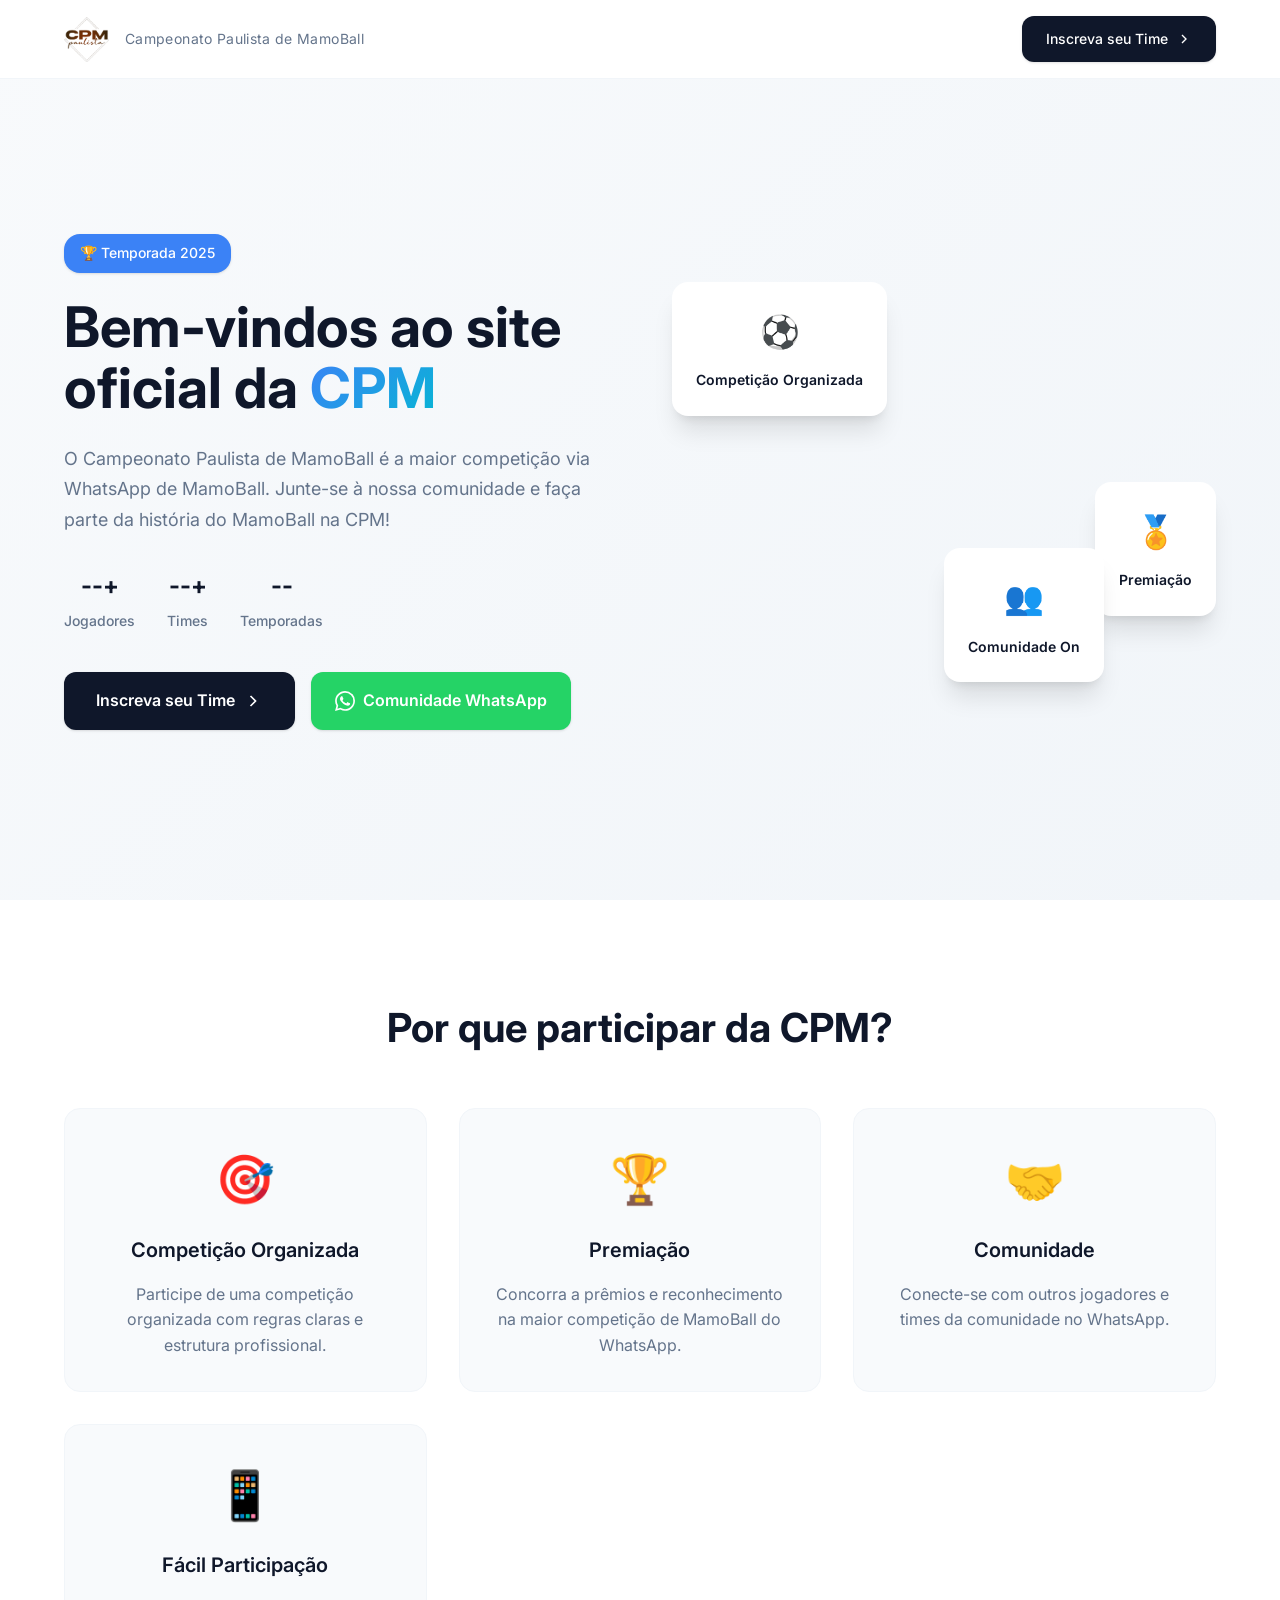
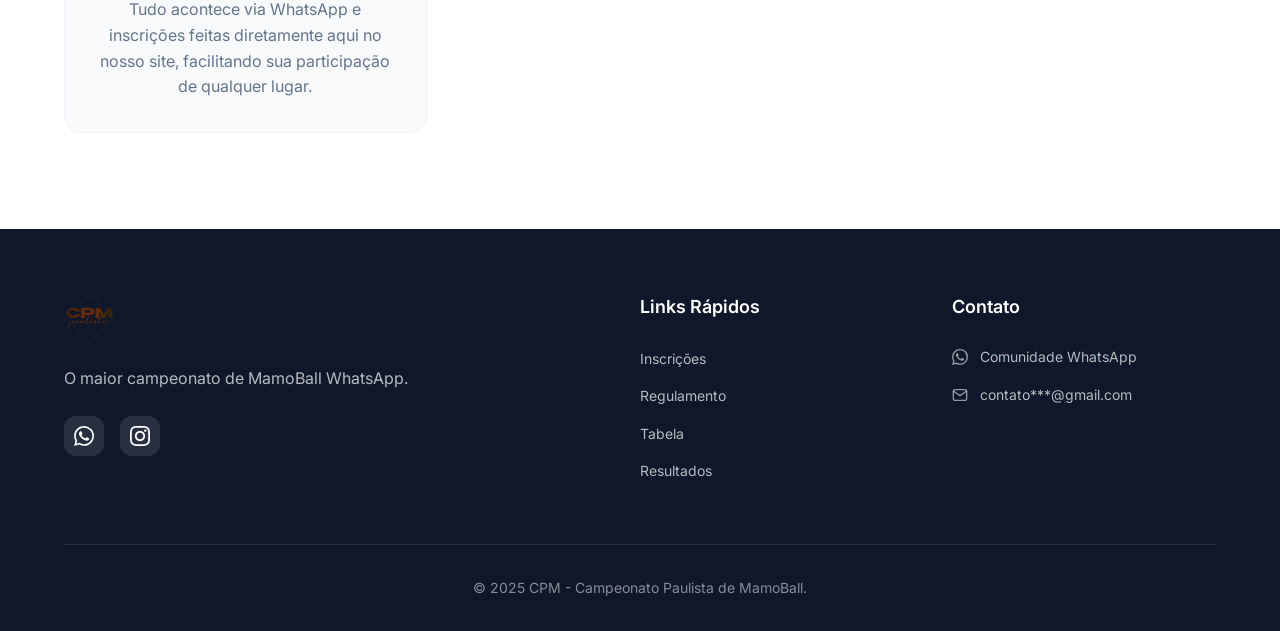
==== commit 82e78bcc: "Update index.html" ====
--- a/index.html
+++ b/index.html
@@ -44,15 +44,15 @@
                     </p>
                     <div class="hero-stats">
                         <div class="stat">
-                            <span class="stat-number">500+</span>
+                            <span class="stat-number">--+</span>
                             <span class="stat-label">Jogadores</span>
                         </div>
                         <div class="stat">
-                            <span class="stat-number">50+</span>
+                            <span class="stat-number">--+</span>
                             <span class="stat-label">Times</span>
                         </div>
                         <div class="stat">
-                            <span class="stat-number">10</span>
+                            <span class="stat-number">--</span>
                             <span class="stat-label">Temporadas</span>
                         </div>
                     </div>
@@ -74,7 +74,7 @@
                 <div class="hero-visual">
                     <div class="floating-card card-1">
                         <div class="card-icon">⚽</div>
-                        <div class="card-text">Competição Oficial</div>
+                        <div class="card-text">Competição Organizada</div>
                     </div>
                     <div class="floating-card card-2">
                         <div class="card-icon">🏅</div>
@@ -82,7 +82,7 @@
                     </div>
                     <div class="floating-card card-3">
                         <div class="card-icon">👥</div>
-                        <div class="card-text">Comunidade Ativa</div>
+                        <div class="card-text">Comunidade On</div>
                     </div>
                 </div>
             </div>
@@ -94,23 +94,23 @@
                 <div class="features-grid">
                     <div class="feature-card">
                         <div class="feature-icon">🎯</div>
-                        <h3>Competição Profissional</h3>
+                        <h3>Competição Organizada</h3>
                         <p>Participe de uma competição organizada com regras claras e estrutura profissional.</p>
                     </div>
                     <div class="feature-card">
                         <div class="feature-icon">🏆</div>
                         <h3>Premiação</h3>
-                        <p>Concorra a prêmios e reconhecimento na maior competição de MamoBall do estado.</p>
+                        <p>Concorra a prêmios e reconhecimento na maior competição de MamoBall do WhatsApp.</p>
                     </div>
                     <div class="feature-card">
                         <div class="feature-icon">🤝</div>
-                        <h3>Networking</h3>
-                        <p>Conecte-se com outros jogadores e times da comunidade MamoBall.</p>
+                        <h3>Comunidade</h3>
+                        <p>Conecte-se com outros jogadores e times da comunidade no WhatsApp.</p>
                     </div>
                     <div class="feature-card">
                         <div class="feature-icon">📱</div>
                         <h3>Fácil Participação</h3>
-                        <p>Tudo acontece via WhatsApp, facilitando sua participação de qualquer lugar.</p>
+                        <p>Tudo acontece via WhatsApp e inscrições feitas diretamente aqui no nosso site, facilitando sua participação de qualquer lugar.</p>
                     </div>
                 </div>
             </div>
@@ -163,18 +163,18 @@
                                 <path d="M4 4h16c1.1 0 2 .9 2 2v12c0 1.1-.9 2-2 2H4c-1.1 0-2-.9-2-2V6c0-1.1.9-2 2-2z"/>
                                 <polyline points="22,6 12,13 2,6"/>
                             </svg>
-                            <span>contato@cpm.com.br</span>
+                            <span>contato***@gmail.com</span>
                         </li>
                     </ul>
                 </div>
             </div>
             
             <div class="footer-bottom">
-                <p>&copy; 2025 CPM - Campeonato Paulista de MamoBall. Todos os direitos reservados.</p>
+                <p>&copy; 2025 CPM - Campeonato Paulista de MamoBall.</p>
             </div>
         </div>
     </footer>
 
     <script src="script.js"></script>
 </body>
-</html>+</html>
